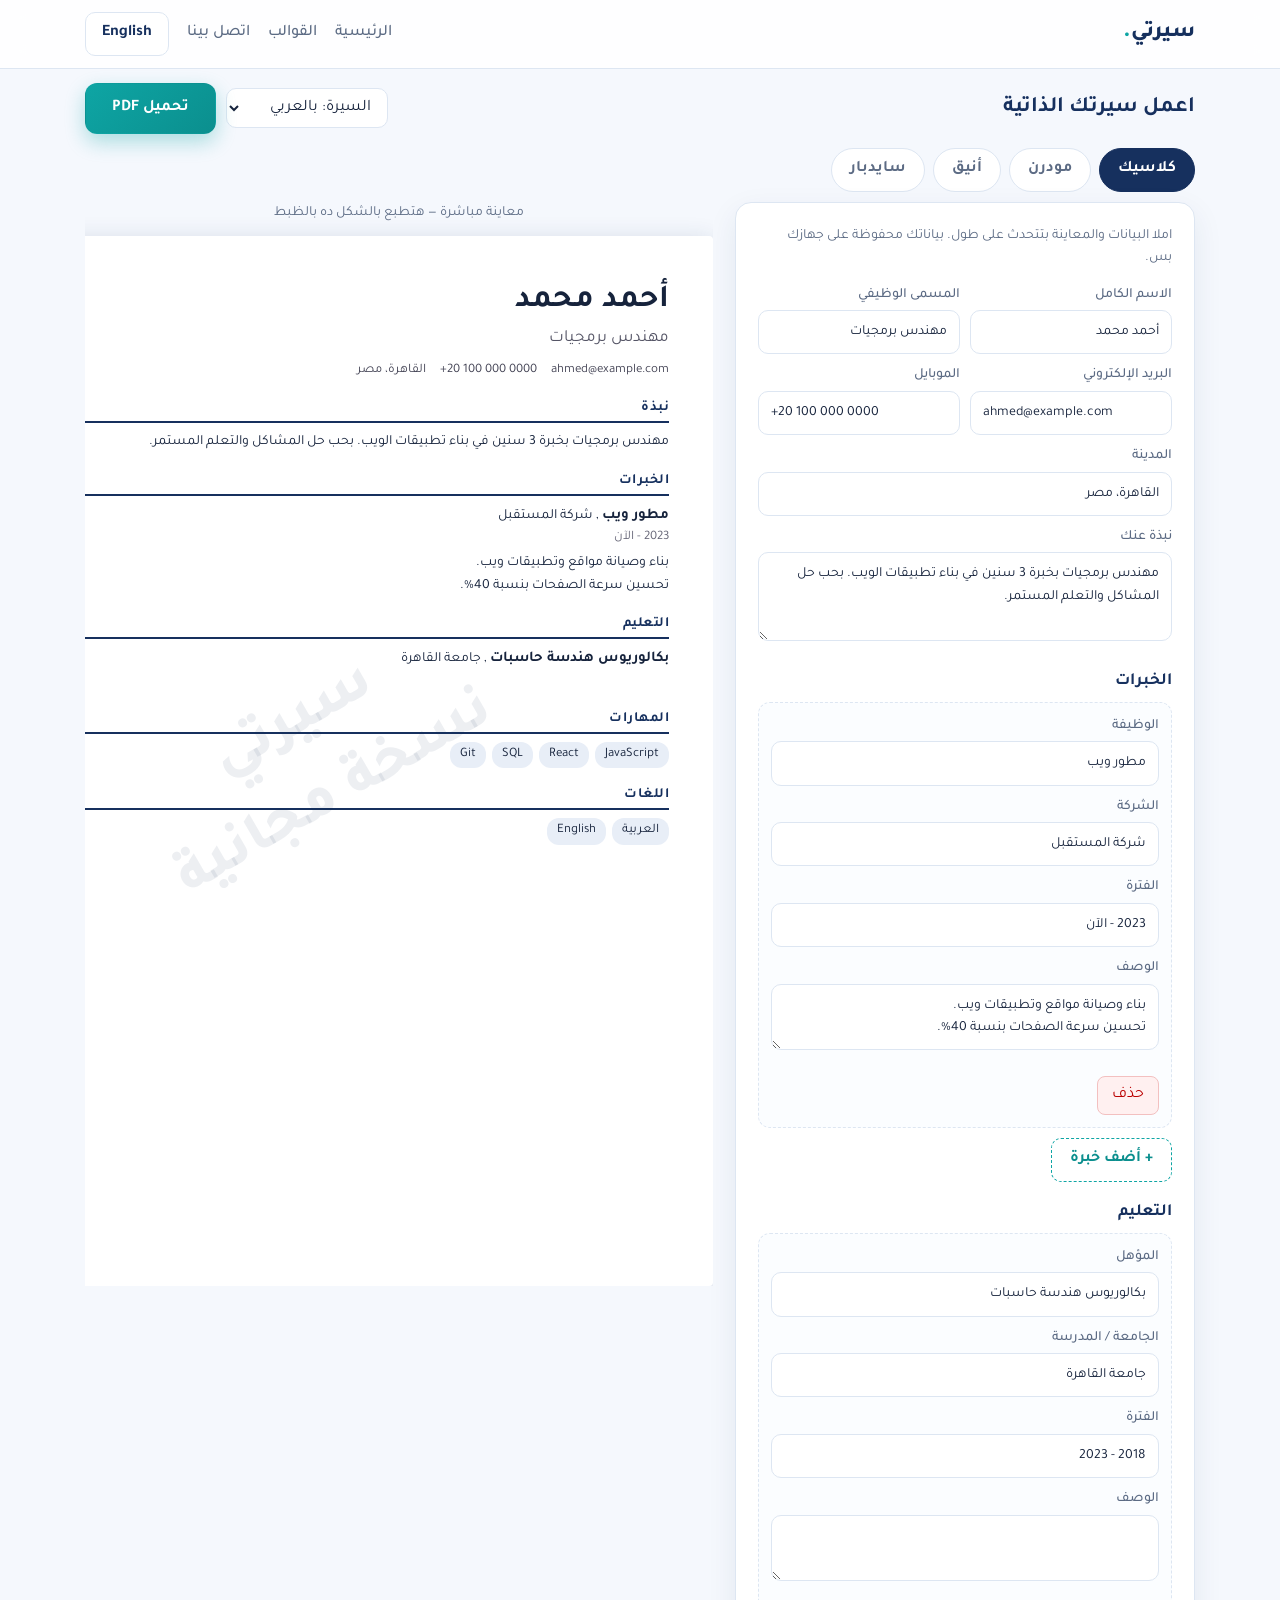
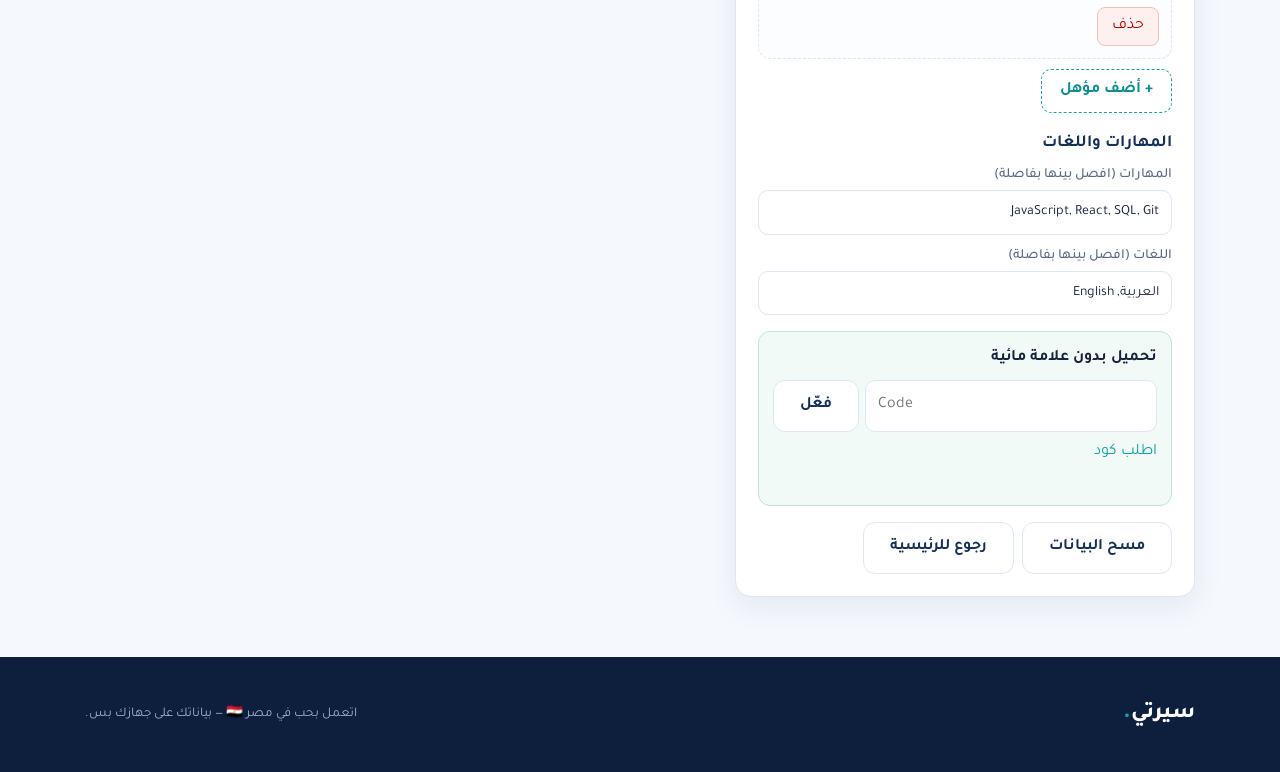
==== builder.html @ b4eec7e4 "Add files via upload" ====
<!DOCTYPE html>
<html lang="ar" dir="rtl">
<head>
<meta charset="utf-8">
<meta name="viewport" content="width=device-width,initial-scale=1">
<title>اعمل سيرتك | سيرتي</title>
<meta name="description" content="املا بياناتك وشوف سيرتك الذاتية بتتبني قدامك لحظة بلحظة، وحملها PDF.">
<link rel="preconnect" href="https://fonts.googleapis.com">
<link rel="preconnect" href="https://fonts.gstatic.com" crossorigin>
<link href="https://fonts.googleapis.com/css2?family=Tajawal:wght@400;500;700;800&display=swap" rel="stylesheet">
<link rel="stylesheet" href="style.css">
</head>
<body>
<nav class="nav">
  <div class="container">
    <a class="brand" href="index.html" data-t="brand">سيرتي</a>
    <div class="nav-links">
      <a href="index.html" data-t="navHome">الرئيسية</a>
      <a href="index.html#templates" data-t="navTemplates">القوالب</a>
      <a href="contact.html" data-t="navContact">اتصل بينا</a>
      <button class="lang-btn" id="uiToggle">English</button>
    </div>
  </div>
</nav>

<main class="container">
  <div class="builder-top">
    <h1 data-t="h1">اعمل سيرتك الذاتية</h1>
    <div class="spacer">
      <select id="cvlang" aria-label="cv language">
        <option value="ar" data-t="cvAr">السيرة: بالعربي</option>
        <option value="en" data-t="cvEn">السيرة: بالإنجليزي</option>
      </select>
      <button id="print" class="btn btn-primary" data-t="download">تحميل PDF</button>
    </div>
  </div>
  <div class="tpl-pills" id="tplPills"></div>

  <div class="layout">
    <section class="form">
      <p class="hint" data-t="hint">املا البيانات والمعاينة بتتحدث على طول. بياناتك محفوظة على جهازك بس.</p>
      <div class="grid">
        <label><span data-t="name">الاسم الكامل</span><input id="name"></label>
        <label><span data-t="title">المسمى الوظيفي</span><input id="title"></label>
        <label><span data-t="email">البريد الإلكتروني</span><input id="email" type="email" dir="ltr"></label>
        <label><span data-t="phone">الموبايل</span><input id="phone" dir="ltr"></label>
        <label class="full"><span data-t="city">المدينة</span><input id="city"></label>
      </div>
      <label><span data-t="summary">نبذة عنك</span><textarea id="summary" rows="3"></textarea></label>
      <h2 data-t="exp">الخبرات</h2><div id="expList"></div>
      <button class="add-btn" id="addExp" data-t="addExp">+ أضف خبرة</button>
      <h2 data-t="edu">التعليم</h2><div id="eduList"></div>
      <button class="add-btn" id="addEdu" data-t="addEdu">+ أضف مؤهل</button>
      <h2 data-t="skillsT">المهارات واللغات</h2>
      <label><span data-t="skills">المهارات (افصل بينها بفاصلة)</span><input id="skills"></label>
      <label><span data-t="langs">اللغات (افصل بينها بفاصلة)</span><input id="langs"></label>
      <div class="pro">
        <b data-t="proTitle">تحميل بدون علامة مائية</b>
        <div class="row"><input id="code" placeholder="Code" dir="ltr"><button id="unlock" class="btn btn-ghost" data-t="unlock">فعّل</button></div>
        <a id="buy" target="_blank" rel="noopener" data-t="buy">اطلب كود</a>
        <small id="proMsg"></small>
      </div>
      <div class="uilang">
        <button class="btn btn-ghost" id="reset" data-t="reset">مسح البيانات</button>
        <a class="btn btn-ghost" href="index.html" data-t="backHome">رجوع للرئيسية</a>
      </div>
    </section>
    <section class="preview-wrap">
      <div class="preview-bar"><span data-t="previewNote">معاينة مباشرة — هتطبع بالشكل ده بالظبط</span></div>
      <div id="cv" class="cv classic"></div>
    </section>
  </div>
</main>

<footer>
  <div class="container">
    <a class="brand" href="index.html" data-t="brand">سيرتي</a>
    <small data-t="footNote">اتعمل بحب في مصر 🇪🇬 — بياناتك على جهازك بس.</small>
  </div>
</footer>

<script src="config.js"></script>
<script src="builder.js"></script>
</body>
</html>
---- style.css ----
/* ===== سيرتي v2 ===== */
*{box-sizing:border-box}
:root{
  --bg:#f5f8fd; --card:#ffffff; --ink:#16233c; --muted:#5c6b84;
  --navy:#16305e; --teal:#0ea5a4; --teal-d:#0b8f8e;
  --line:#dde6f2; --shadow:0 10px 30px rgba(22,48,94,.08); --radius:16px;
}
html{scroll-behavior:smooth}
body{margin:0;font-family:"Tajawal","Segoe UI",Tahoma,Arial,sans-serif;background:var(--bg);color:var(--ink);line-height:1.6}
h1,h2,h3{line-height:1.35}
a{color:var(--teal);text-decoration:none}
.container{max-width:1150px;margin:0 auto;padding:0 20px}

/* ===== Buttons ===== */
.btn{display:inline-flex;align-items:center;justify-content:center;gap:8px;padding:12px 26px;border-radius:12px;border:1px solid transparent;font:inherit;font-weight:700;cursor:pointer;transition:transform .2s,box-shadow .2s,background .2s,border-color .2s;text-decoration:none;width:auto}
.btn:hover{transform:translateY(-2px)}
.btn:active{transform:translateY(0)}
.btn-primary{background:linear-gradient(135deg,var(--teal),var(--teal-d));color:#fff;box-shadow:0 8px 20px rgba(14,165,164,.32)}
.btn-primary:hover{box-shadow:0 12px 28px rgba(14,165,164,.45)}
.btn-ghost{background:#fff;color:var(--navy);border-color:var(--line)}
.btn-ghost:hover{border-color:var(--teal);color:var(--teal-d)}
.btn-light{background:rgba(255,255,255,.12);color:#fff;border-color:rgba(255,255,255,.28)}
.btn-light:hover{background:rgba(255,255,255,.22)}

/* ===== Nav ===== */
.nav{position:sticky;top:0;z-index:50;background:rgba(255,255,255,.86);backdrop-filter:blur(12px);-webkit-backdrop-filter:blur(12px);border-bottom:1px solid var(--line)}
.nav .container{display:flex;align-items:center;gap:16px;padding-top:12px;padding-bottom:12px;flex-wrap:wrap}
.brand{font-weight:800;font-size:22px;color:var(--navy)}
.brand::after{content:".";color:var(--teal)}
.nav-links{display:flex;gap:18px;margin-inline-start:auto;align-items:center;flex-wrap:wrap}
.nav-links a{color:var(--muted);font-weight:500;transition:color .2s}
.nav-links a:hover{color:var(--teal-d)}
.nav-links a.btn{color:#fff}
.lang-btn{border:1px solid var(--line);background:#fff;border-radius:10px;padding:8px 16px;font:inherit;font-weight:700;color:var(--navy);cursor:pointer;transition:.2s;width:auto}
.lang-btn:hover{border-color:var(--teal);color:var(--teal-d)}

/* ===== Hero ===== */
.hero{position:relative;overflow:hidden;background:linear-gradient(160deg,#0e2247 0%,#16305e 45%,#0f4c5c 100%);color:#fff;padding:90px 0 130px}
.hero .blob{position:absolute;border-radius:50%;filter:blur(90px);opacity:.4;animation:blobFloat 14s ease-in-out infinite alternate;pointer-events:none}
.blob.b1{width:420px;height:420px;background:#0ea5a4;top:-120px;inset-inline-start:-100px}
.blob.b2{width:360px;height:360px;background:#2563eb;bottom:-140px;inset-inline-end:-80px;animation-delay:-6s}
@keyframes blobFloat{from{transform:translate(0,0) scale(1)}to{transform:translate(50px,40px) scale(1.15)}}
.hero .container{position:relative;z-index:1;text-align:center}
.badge{display:inline-block;background:rgba(255,255,255,.12);border:1px solid rgba(255,255,255,.25);border-radius:999px;padding:6px 18px;font-size:14px;margin-bottom:22px;animation:fadeDown .8s ease both}
.hero h1{font-size:clamp(30px,5vw,52px);margin:0 0 14px;font-weight:800;animation:fadeUp .8s .15s ease both}
.hero h1 .grad{background:linear-gradient(90deg,#5eead4,#93c5fd);-webkit-background-clip:text;background-clip:text;color:transparent}
.hero p{font-size:clamp(16px,2vw,20px);color:#c9d6ee;max-width:640px;margin:0 auto 32px;animation:fadeUp .8s .3s ease both}
.hero-cta{display:flex;gap:14px;justify-content:center;flex-wrap:wrap;animation:fadeUp .8s .45s ease both}
.stats{display:flex;gap:40px;justify-content:center;margin-top:56px;flex-wrap:wrap;animation:fadeUp .8s .6s ease both}
.stat{text-align:center}
.stat b{display:block;font-size:32px;font-weight:800;color:#5eead4}
.stat span{font-size:14px;color:#c9d6ee}
@keyframes fadeUp{from{opacity:0;transform:translateY(24px)}to{opacity:1;transform:none}}
@keyframes fadeDown{from{opacity:0;transform:translateY(-18px)}to{opacity:1;transform:none}}

/* ===== Reveal on scroll ===== */
.reveal{opacity:0;transform:translateY(30px);transition:opacity .7s ease,transform .7s ease}
.reveal.in{opacity:1;transform:none}

/* ===== Sections ===== */
.section{padding:80px 0}
.section.alt{background:#fff}
.sec-head{text-align:center;max-width:620px;margin:0 auto 48px}
.sec-head h2{font-size:clamp(24px,3.4vw,36px);margin:0 0 10px;color:var(--navy)}
.sec-head p{color:var(--muted);margin:0;font-size:17px}

/* ===== Features ===== */
.feat-grid{display:grid;grid-template-columns:repeat(auto-fit,minmax(230px,1fr));gap:20px}
.feat{background:var(--card);border:1px solid var(--line);border-radius:var(--radius);padding:26px 22px;box-shadow:var(--shadow);transition:transform .25s,box-shadow .25s}
.feat:hover{transform:translateY(-6px);box-shadow:0 18px 40px rgba(22,48,94,.13)}
.feat .ico{width:48px;height:48px;border-radius:12px;background:linear-gradient(135deg,#0ea5a41c,#2563eb1c);display:flex;align-items:center;justify-content:center;font-size:24px;margin-bottom:14px}
.feat h3{margin:0 0 6px;font-size:18px;color:var(--navy)}
.feat p{margin:0;color:var(--muted);font-size:15px}

/* ===== Template gallery ===== */
.tpl-grid{display:grid;grid-template-columns:repeat(auto-fit,minmax(240px,1fr));gap:26px}
.tpl-card{background:var(--card);border:1px solid var(--line);border-radius:var(--radius);overflow:hidden;box-shadow:var(--shadow);transition:transform .3s,box-shadow .3s}
.tpl-card:hover{transform:translateY(-8px) scale(1.01);box-shadow:0 24px 48px rgba(22,48,94,.16)}
.tpl-thumb{height:300px;overflow:hidden;background:#eef3fa;position:relative;border-bottom:1px solid var(--line)}
.tpl-thumb .cv{transform:scale(.32);transform-origin:top left;width:794px;margin:0;box-shadow:none;pointer-events:none}
[dir="rtl"] .tpl-thumb .cv{transform-origin:top right}
.tpl-info{padding:18px 20px;display:flex;align-items:center;justify-content:space-between;gap:10px}
.tpl-info b{font-size:17px;color:var(--navy)}
.tpl-info .btn{padding:8px 18px;font-size:14px}

/* ===== Steps ===== */
.steps{display:grid;grid-template-columns:repeat(auto-fit,minmax(240px,1fr));gap:20px;counter-reset:step}
.step{background:var(--card);border:1px solid var(--line);border-radius:var(--radius);padding:26px 22px;box-shadow:var(--shadow);position:relative}
.step::before{counter-increment:step;content:counter(step);display:flex;align-items:center;justify-content:center;width:40px;height:40px;border-radius:50%;background:linear-gradient(135deg,var(--teal),#2563eb);color:#fff;font-weight:800;font-size:18px;margin-bottom:14px}
.step h3{margin:0 0 6px;font-size:17px;color:var(--navy)}
.step p{margin:0;color:var(--muted);font-size:15px}

/* ===== CTA band ===== */
.cta-band{background:linear-gradient(135deg,#16305e,#0f4c5c);border-radius:24px;color:#fff;text-align:center;padding:56px 30px;position:relative;overflow:hidden}
.cta-band h2{margin:0 0 10px;font-size:clamp(22px,3vw,32px)}
.cta-band p{color:#c9d6ee;margin:0 0 26px}

/* ===== Footer ===== */
footer{background:#0e1e3d;color:#9fb2d4;padding:40px 0;margin-top:0}
footer .container{display:flex;justify-content:space-between;gap:16px;flex-wrap:wrap;align-items:center}
footer a{color:#c9d6ee}
footer .brand{color:#fff}

/* ===== Builder page ===== */
.builder-top{display:flex;align-items:center;gap:12px;flex-wrap:wrap;padding:14px 0}
.builder-top h1{font-size:22px;margin:0;color:var(--navy)}
.builder-top .spacer{margin-inline-start:auto;display:flex;gap:10px;align-items:center;flex-wrap:wrap}
.tpl-pills{display:flex;gap:8px;flex-wrap:wrap}
.tpl-pills button{border:1px solid var(--line);background:#fff;border-radius:999px;padding:8px 18px;font:inherit;font-weight:700;color:var(--muted);cursor:pointer;transition:.2s;width:auto}
.tpl-pills button.on{background:var(--navy);border-color:var(--navy);color:#fff}
select,input,textarea{font:inherit;padding:10px 12px;border:1px solid var(--line);border-radius:10px;background:#fff;width:100%;color:var(--ink);transition:border-color .2s,box-shadow .2s}
select:focus,input:focus,textarea:focus{outline:none;border-color:var(--teal);box-shadow:0 0 0 3px rgba(14,165,164,.15)}
.builder-top select,.builder-top button{width:auto}
.layout{display:grid;grid-template-columns:minmax(330px,460px) 1fr;gap:22px;padding:10px 0 60px;align-items:start}
.form{background:var(--card);padding:22px;border-radius:var(--radius);box-shadow:var(--shadow);border:1px solid var(--line)}
.form h2{font-size:17px;margin:20px 0 8px;color:var(--navy)}
.hint{color:var(--muted);margin:0 0 14px;font-size:14px}
label{display:block;margin-bottom:10px;font-size:14px}
label span{display:block;margin-bottom:4px;color:var(--muted);font-weight:500}
.grid{display:grid;grid-template-columns:1fr 1fr;gap:0 10px}
.full{grid-column:1/-1}
.item{border:1px dashed var(--line);border-radius:12px;padding:12px;margin-bottom:10px;background:#fbfdff}
.item .rm{background:#fff0f0;border:1px solid #f3c0c0;color:#b00;border-radius:8px;padding:6px 14px;margin-top:6px;cursor:pointer;font:inherit;width:auto}
.add-btn{background:#fff;border:1px dashed var(--teal);color:var(--teal-d);border-radius:10px;padding:8px 18px;cursor:pointer;font:inherit;font-weight:700;transition:.2s;width:auto}
.add-btn:hover{background:#0ea5a412}
.pro{background:#f2faf8;border:1px solid #bfe5d3;border-radius:12px;padding:14px;margin-top:16px;display:grid;gap:8px}
.pro .row{display:flex;gap:6px}
.pro small{min-height:18px}
.uilang{margin-top:16px;display:flex;gap:8px;flex-wrap:wrap}
.preview-wrap{overflow:auto;position:sticky;top:76px}
.preview-bar{display:flex;gap:10px;align-items:center;justify-content:center;margin-bottom:12px;color:var(--muted);font-size:14px;flex-wrap:wrap}
#cv{transition:opacity .18s ease}
#cv.flick{opacity:.35}

/* ===== CV paper ===== */
.cv{background:#fff;width:794px;min-height:1050px;margin:0 auto;padding:44px;box-shadow:0 4px 24px rgba(22,48,94,.16);position:relative;overflow:hidden;transform-origin:top center;border-radius:4px}
.cv h1{margin:0;font-size:32px}
.cv .ttl{font-size:17px;color:#556;margin:2px 0 8px}
.cv .contact{font-size:13px;color:#445;display:flex;gap:14px;flex-wrap:wrap;margin-bottom:14px}
.cv h3{font-size:14px;letter-spacing:.5px;text-transform:uppercase;border-bottom:2px solid var(--navy);padding-bottom:3px;margin:18px 0 8px;color:var(--navy)}
.cv .entry{margin-bottom:10px;font-size:14px}
.cv .entry b{font-size:15px}
.cv .meta{color:#667;font-size:13px}
.cv p{margin:4px 0;font-size:14px;line-height:1.6;white-space:pre-line}
.tags{display:flex;flex-wrap:wrap;gap:6px}
.tags span{background:#e8eef7;border-radius:12px;padding:3px 10px;font-size:13px}
.cv p,.cv .ttl,.cv h1,.cv .meta,.cv .entry,.cv .contact span{unicode-bidi:plaintext}
.wm{position:absolute;inset:0;display:flex;align-items:center;justify-content:center;pointer-events:none;font-size:60px;font-weight:800;color:#16305e14;transform:rotate(-30deg);text-align:center;line-height:1.4;z-index:5}

/* modern */
.cv.modern{padding:0}
.cv.modern .head{background:var(--navy);color:#fff;padding:36px 44px}
.cv.modern .head .ttl,.cv.modern .head .contact{color:#cfe0f5}
.cv.modern .body{padding:10px 44px 44px}
.cv.modern h3{border-bottom:none;border-inline-start:4px solid var(--teal);padding:0 8px}

/* elegant */
.cv.elegant{font-family:Georgia,"Times New Roman",serif;text-align:center}
.cv.elegant h1{font-weight:600;letter-spacing:1px}
.cv.elegant .ttl{color:#8a6d3b;font-style:italic}
.cv.elegant .contact{justify-content:center}
.cv.elegant h3{border:none;color:#8a6d3b;letter-spacing:3px;display:flex;align-items:center;gap:12px}
.cv.elegant h3::before,.cv.elegant h3::after{content:"";flex:1;border-top:1px solid #d8c9a3}
.cv.elegant .tags{justify-content:center}
.cv.elegant .tags span{background:#f4ecdd}

/* sidebar */
.cv.sidebar{display:grid;grid-template-columns:270px 1fr;padding:0;min-height:1050px}
.cv.sidebar .side{background:#16305e;color:#dbe7fb;padding:36px 26px}
.cv.sidebar .side h1{font-size:26px;color:#fff}
.cv.sidebar .side .ttl{color:#5eead4;margin-bottom:18px}
.cv.sidebar .side h3{color:#fff;border-color:#3b5b93}
.cv.sidebar .side .contact{flex-direction:column;gap:8px;color:#dbe7fb}
.cv.sidebar .side .tags span{background:#24447c;color:#dbe7fb}
.cv.sidebar .main{padding:36px 34px}
.cv.sidebar h3{font-size:13px}

/* ===== Contact page ===== */
.contact-grid{display:grid;grid-template-columns:1fr 1fr;gap:26px;align-items:start}
.contact-card{background:var(--card);border:1px solid var(--line);border-radius:var(--radius);padding:26px;box-shadow:var(--shadow)}
.contact-card h2{margin-top:0;color:var(--navy)}
.contact-card .btn{width:100%}
.contact-info div{padding:12px 0;border-bottom:1px solid var(--line);display:flex;gap:12px;align-items:center}
.contact-info div:last-child{border-bottom:none}
.contact-info .ico{font-size:22px}

@media(max-width:900px){
  .layout{grid-template-columns:1fr}
  .preview-wrap{position:static}
  .cv{zoom:.44}
  .contact-grid{grid-template-columns:1fr}
  .hero{padding:60px 0 90px}
}
@media print{
  body{background:#fff}
  .nav,.form,.builder-top,.tpl-pills,.preview-bar,footer,.no-print{display:none!important}
  .layout{display:block;padding:0}
  .preview-wrap{position:static;overflow:visible}
  .cv{box-shadow:none;zoom:1!important;width:auto;border-radius:0;-webkit-print-color-adjust:exact;print-color-adjust:exact}
  @page{margin:0}
}
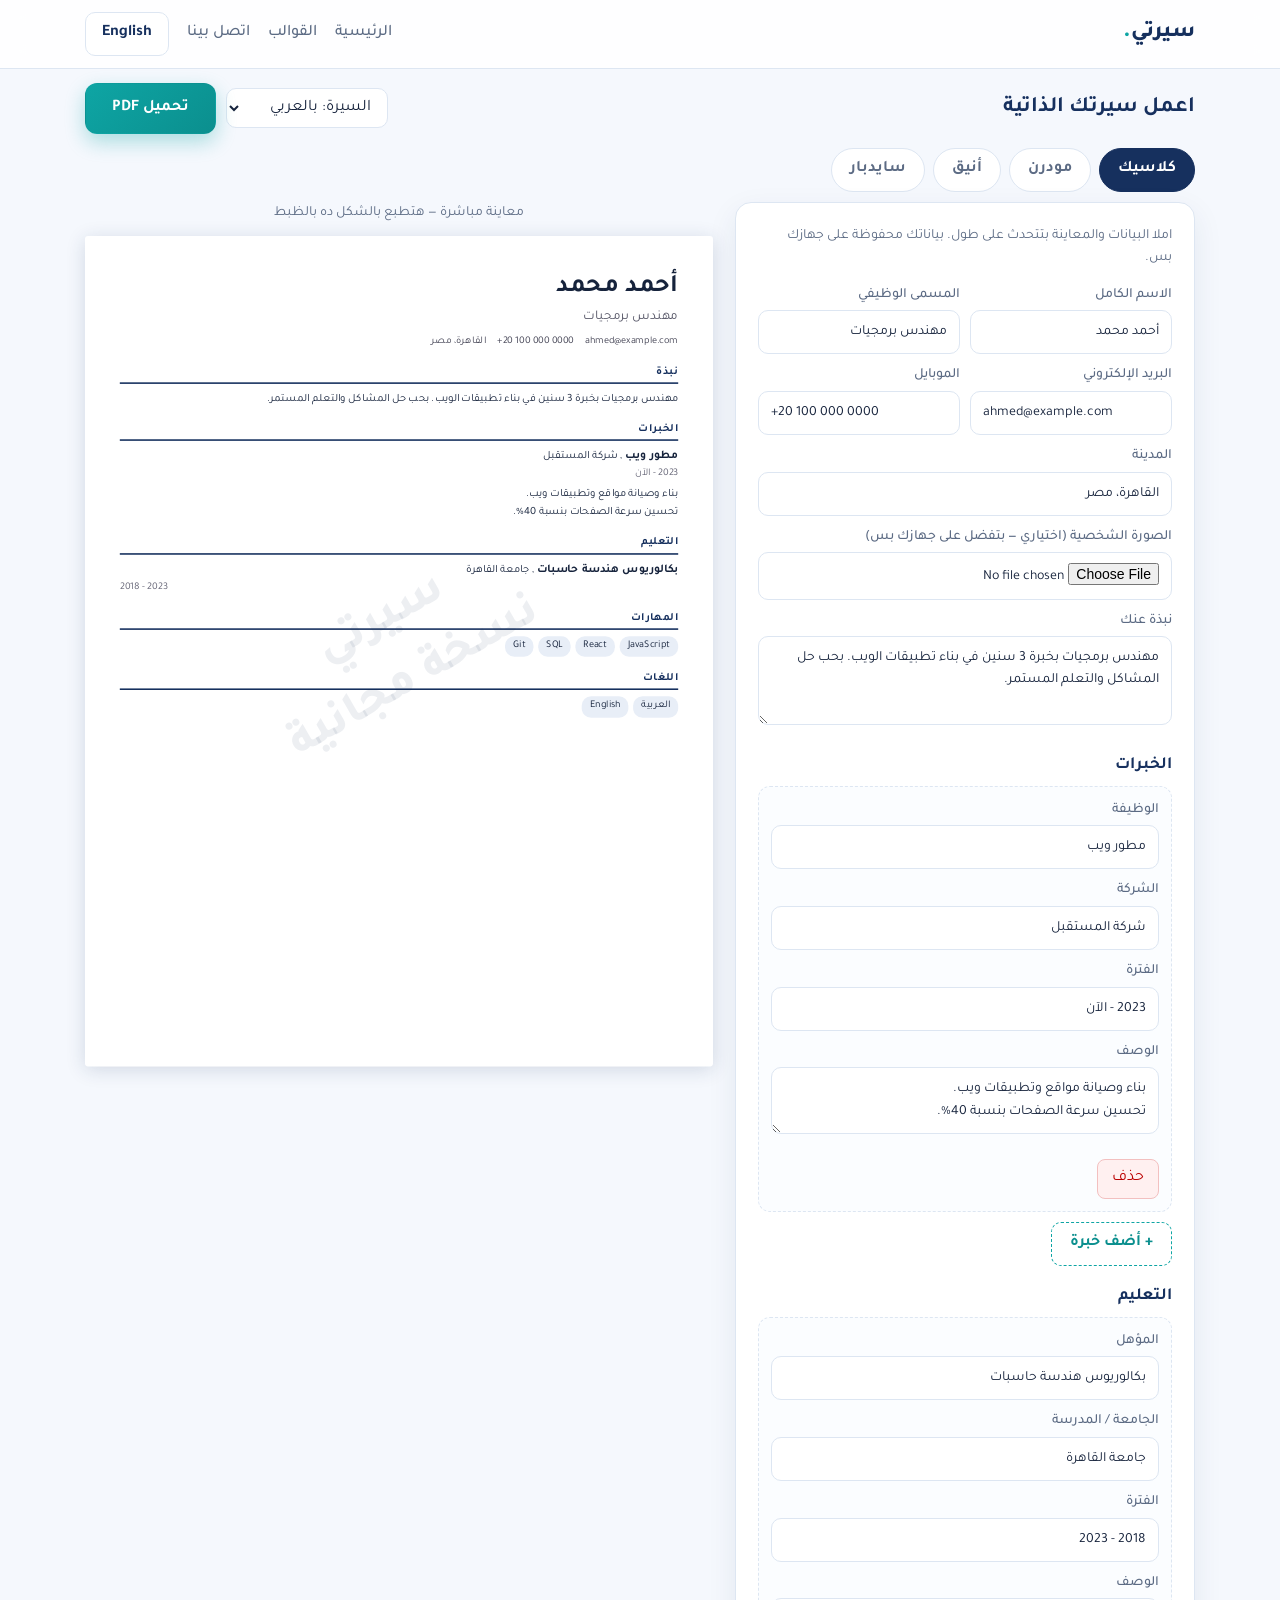
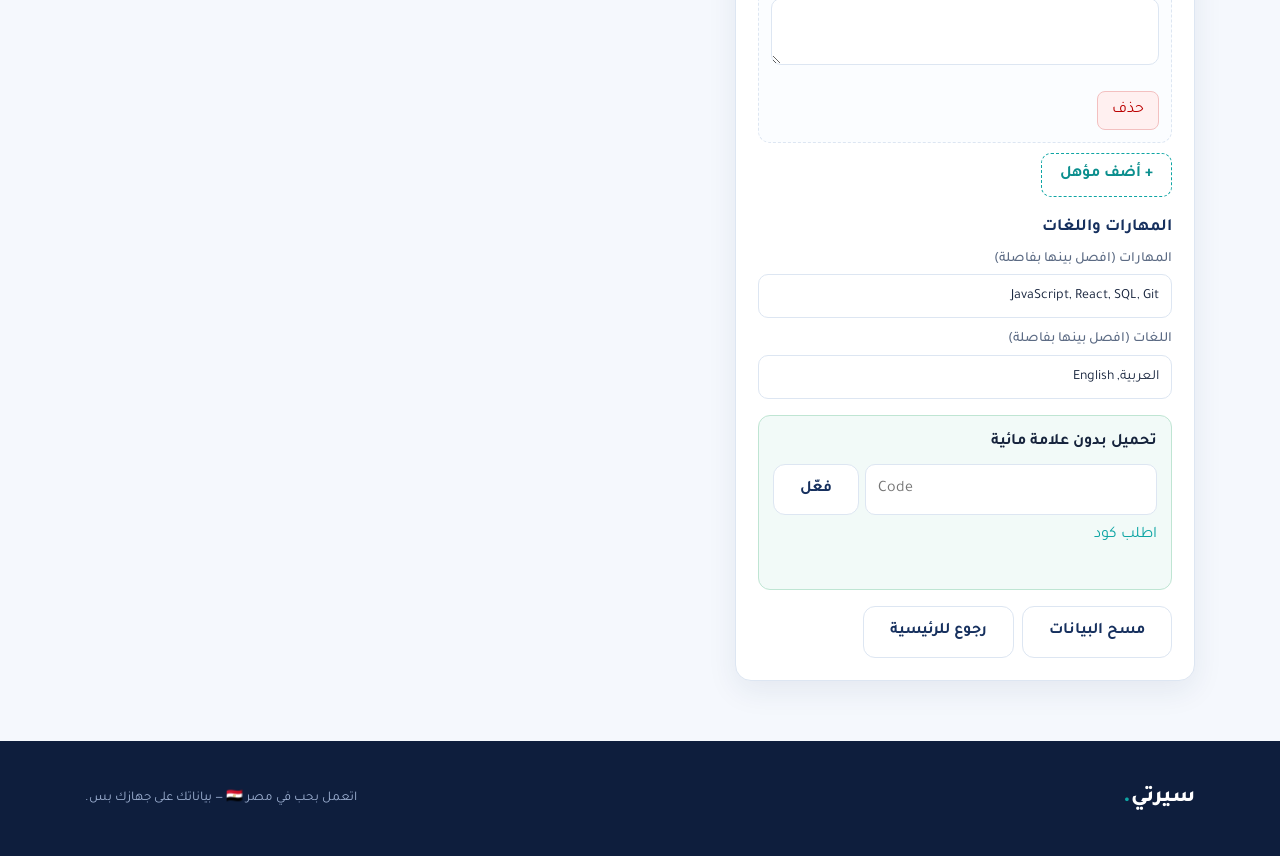
==== commit d2998ba1: "Add files via upload" ====
--- a/builder.html
+++ b/builder.html
@@ -46,6 +46,10 @@
         <label><span data-t="phone">الموبايل</span><input id="phone" dir="ltr"></label>
         <label class="full"><span data-t="city">المدينة</span><input id="city"></label>
       </div>
+      <div class="photo-row">
+        <label class="full" style="flex:1"><span data-t="photo">الصورة الشخصية (اختياري — بتفضل على جهازك بس)</span><input id="photo" type="file" accept="image/*"></label>
+        <button class="rm" id="rmPhoto" style="display:none" data-t="rmPhoto">حذف الصورة</button>
+      </div>
       <label><span data-t="summary">نبذة عنك</span><textarea id="summary" rows="3"></textarea></label>
       <h2 data-t="exp">الخبرات</h2><div id="expList"></div>
       <button class="add-btn" id="addExp" data-t="addExp">+ أضف خبرة</button>
@@ -67,7 +71,7 @@
     </section>
     <section class="preview-wrap">
       <div class="preview-bar"><span data-t="previewNote">معاينة مباشرة — هتطبع بالشكل ده بالظبط</span></div>
-      <div id="cv" class="cv classic"></div>
+      <div class="preview-stage" id="stage"><div id="cv" class="cv classic"></div></div>
     </section>
   </div>
 </main>
--- a/style.css
+++ b/style.css
@@ -83,6 +83,20 @@
 .tpl-info b{font-size:17px;color:var(--navy)}
 .tpl-info .btn{padding:8px 18px;font-size:14px}
 
+/* ===== Sample CVs ===== */
+.samples-grid{display:grid;grid-template-columns:repeat(auto-fit,minmax(260px,1fr));gap:26px}
+.sample-card{background:var(--card);border:1px solid var(--line);border-radius:var(--radius);overflow:hidden;box-shadow:var(--shadow);transition:transform .3s,box-shadow .3s}
+.sample-card:hover{transform:translateY(-8px);box-shadow:0 24px 48px rgba(22,48,94,.16)}
+.sample-card .tpl-thumb{height:340px}
+.sample-person{display:flex;align-items:center;gap:12px;padding:16px 20px}
+.sample-person .avatar{width:46px;height:46px;border-radius:50%;display:flex;align-items:center;justify-content:center;color:#fff;font-weight:800;font-size:18px;flex-shrink:0}
+.sample-person .avatar.a1{background:linear-gradient(135deg,#0ea5a4,#2563eb)}
+.sample-person .avatar.a2{background:linear-gradient(135deg,#8b5cf6,#ec4899)}
+.sample-person .avatar.a3{background:linear-gradient(135deg,#f59e0b,#ef4444)}
+.sample-person b{display:block;color:var(--navy);font-size:16px}
+.sample-person small{color:var(--muted)}
+.sample-person .chip{margin-inline-start:auto;background:#0ea5a416;color:var(--teal-d);font-size:12px;font-weight:700;border-radius:999px;padding:4px 12px;white-space:nowrap}
+
 /* ===== Steps ===== */
 .steps{display:grid;grid-template-columns:repeat(auto-fit,minmax(240px,1fr));gap:20px;counter-reset:step}
 .step{background:var(--card);border:1px solid var(--line);border-radius:var(--radius);padding:26px 22px;box-shadow:var(--shadow);position:relative}
@@ -111,7 +125,7 @@
 select,input,textarea{font:inherit;padding:10px 12px;border:1px solid var(--line);border-radius:10px;background:#fff;width:100%;color:var(--ink);transition:border-color .2s,box-shadow .2s}
 select:focus,input:focus,textarea:focus{outline:none;border-color:var(--teal);box-shadow:0 0 0 3px rgba(14,165,164,.15)}
 .builder-top select,.builder-top button{width:auto}
-.layout{display:grid;grid-template-columns:minmax(330px,460px) 1fr;gap:22px;padding:10px 0 60px;align-items:start}
+.layout{display:grid;grid-template-columns:minmax(330px,460px) minmax(0,1fr);gap:22px;padding:10px 0 60px;align-items:start}
 .form{background:var(--card);padding:22px;border-radius:var(--radius);box-shadow:var(--shadow);border:1px solid var(--line)}
 .form h2{font-size:17px;margin:20px 0 8px;color:var(--navy)}
 .hint{color:var(--muted);margin:0 0 14px;font-size:14px}
@@ -127,7 +141,9 @@
 .pro .row{display:flex;gap:6px}
 .pro small{min-height:18px}
 .uilang{margin-top:16px;display:flex;gap:8px;flex-wrap:wrap}
-.preview-wrap{overflow:auto;position:sticky;top:76px}
+.preview-wrap{overflow:visible;position:sticky;top:76px}
+.preview-stage{position:relative;margin:0 auto}
+.preview-stage .cv{position:absolute;top:0;left:0;margin:0;transform-origin:top left}
 .preview-bar{display:flex;gap:10px;align-items:center;justify-content:center;margin-bottom:12px;color:var(--muted);font-size:14px;flex-wrap:wrap}
 #cv{transition:opacity .18s ease}
 #cv.flick{opacity:.35}
@@ -147,15 +163,23 @@
 .cv p,.cv .ttl,.cv h1,.cv .meta,.cv .entry,.cv .contact span{unicode-bidi:plaintext}
 .wm{position:absolute;inset:0;display:flex;align-items:center;justify-content:center;pointer-events:none;font-size:60px;font-weight:800;color:#16305e14;transform:rotate(-30deg);text-align:center;line-height:1.4;z-index:5}
 
+/* photo */
+.photo-row{display:flex;gap:10px;align-items:flex-end}
+.cv .ph{width:96px;height:96px;border-radius:50%;object-fit:cover;border:3px solid rgba(255,255,255,.7);flex-shrink:0}
+.cv .ph.ini{display:flex;align-items:center;justify-content:center;background:rgba(255,255,255,.18);color:#fff;font-weight:800;font-size:34px;border-color:rgba(255,255,255,.35)}
+
 /* modern */
 .cv.modern{padding:0}
-.cv.modern .head{background:var(--navy);color:#fff;padding:36px 44px}
+.cv.modern .head{background:var(--navy);color:#fff;padding:36px 44px;display:flex;gap:22px;align-items:center}
+.cv.modern .head .htxt{flex:1;min-width:0}
 .cv.modern .head .ttl,.cv.modern .head .contact{color:#cfe0f5}
 .cv.modern .body{padding:10px 44px 44px}
 .cv.modern h3{border-bottom:none;border-inline-start:4px solid var(--teal);padding:0 8px}
 
 /* elegant */
 .cv.elegant{font-family:Georgia,"Times New Roman",serif;text-align:center}
+.cv.elegant .ph{width:84px;height:84px;margin:0 auto 12px;border-color:#d8c9a3;display:block}
+.cv.elegant .ph.ini{background:#f4ecdd;color:#8a6d3b;display:flex}
 .cv.elegant h1{font-weight:600;letter-spacing:1px}
 .cv.elegant .ttl{color:#8a6d3b;font-style:italic}
 .cv.elegant .contact{justify-content:center}
@@ -167,6 +191,7 @@
 /* sidebar */
 .cv.sidebar{display:grid;grid-template-columns:270px 1fr;padding:0;min-height:1050px}
 .cv.sidebar .side{background:#16305e;color:#dbe7fb;padding:36px 26px}
+.cv.sidebar .side .ph{margin-bottom:16px}
 .cv.sidebar .side h1{font-size:26px;color:#fff}
 .cv.sidebar .side .ttl{color:#5eead4;margin-bottom:18px}
 .cv.sidebar .side h3{color:#fff;border-color:#3b5b93}
@@ -185,9 +210,8 @@
 .contact-info .ico{font-size:22px}
 
 @media(max-width:900px){
-  .layout{grid-template-columns:1fr}
+  .layout{grid-template-columns:minmax(0,1fr)}
   .preview-wrap{position:static}
-  .cv{zoom:.44}
   .contact-grid{grid-template-columns:1fr}
   .hero{padding:60px 0 90px}
 }
@@ -196,6 +220,8 @@
   .nav,.form,.builder-top,.tpl-pills,.preview-bar,footer,.no-print{display:none!important}
   .layout{display:block;padding:0}
   .preview-wrap{position:static;overflow:visible}
-  .cv{box-shadow:none;zoom:1!important;width:auto;border-radius:0;-webkit-print-color-adjust:exact;print-color-adjust:exact}
+  .preview-stage{height:auto!important;width:auto!important}
+  .preview-stage .cv{position:static}
+  .cv{box-shadow:none;transform:none!important;width:auto;border-radius:0;-webkit-print-color-adjust:exact;print-color-adjust:exact}
   @page{margin:0}
 }
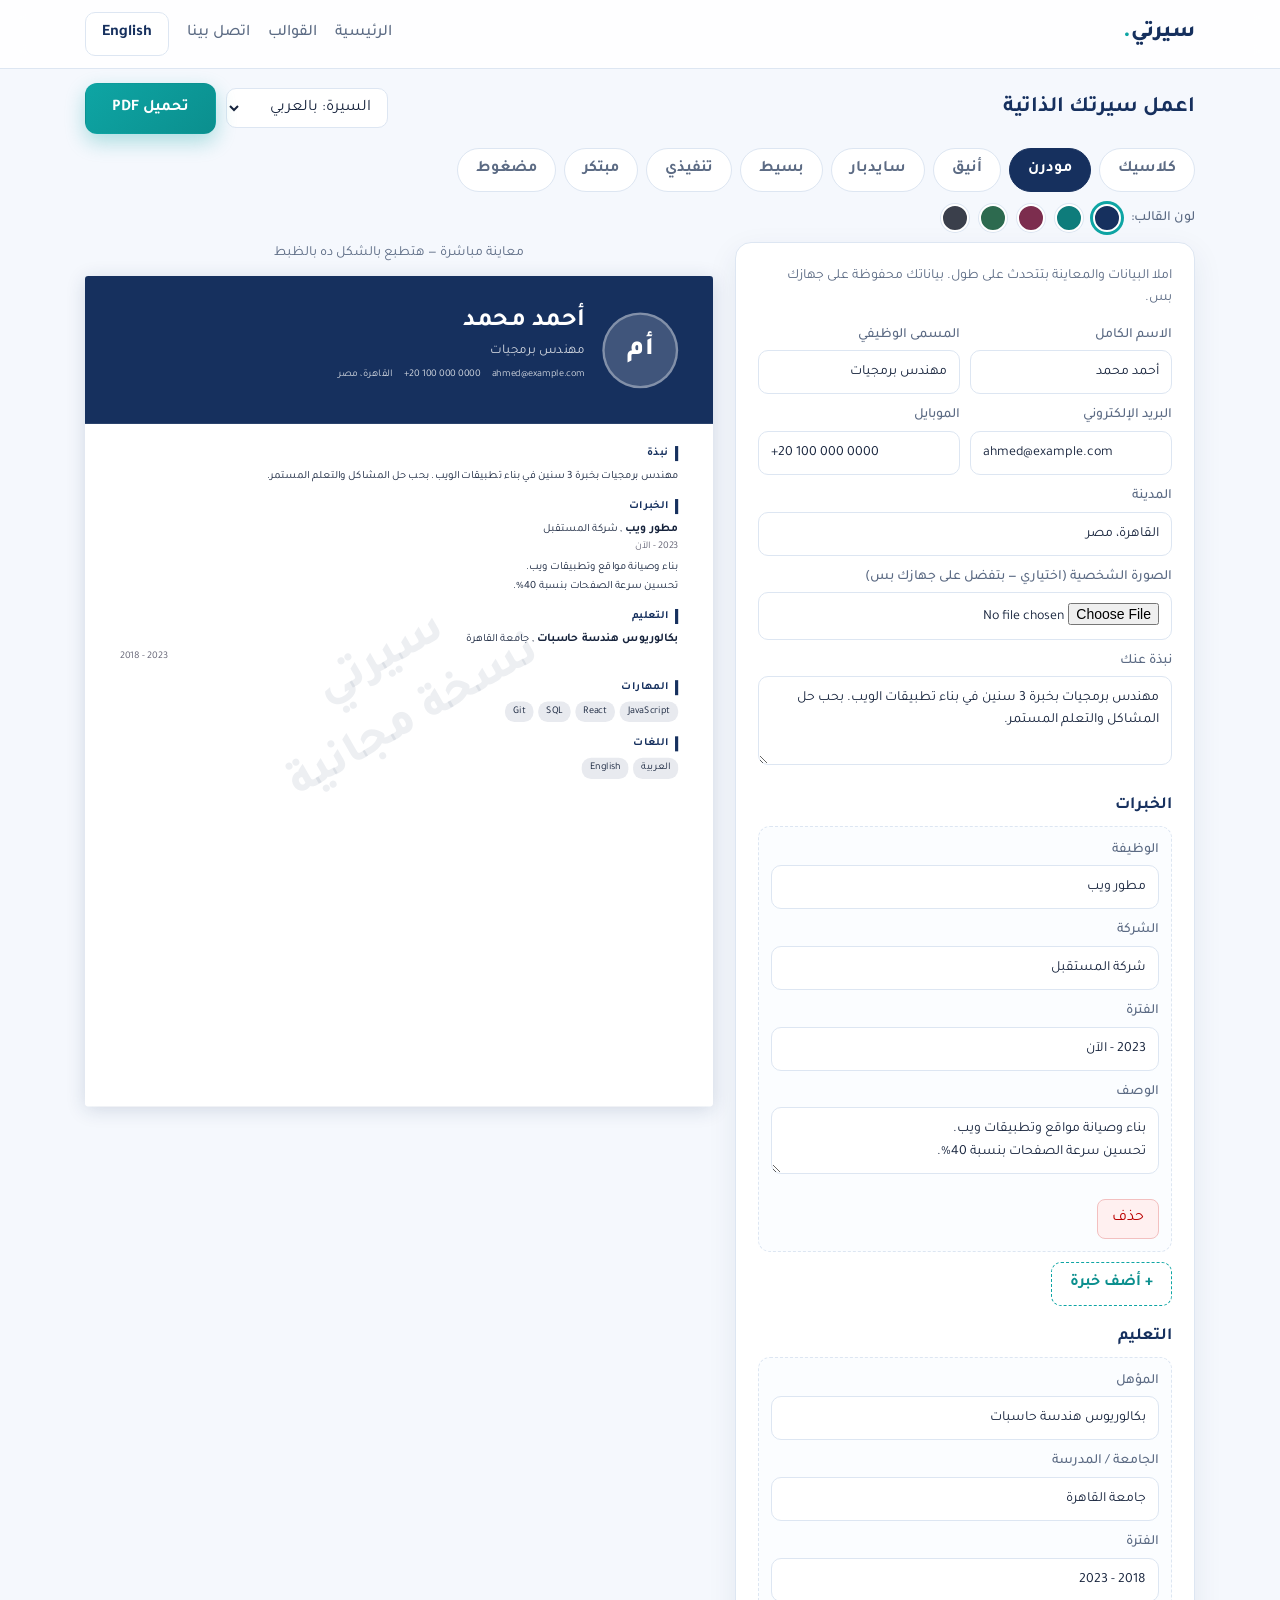
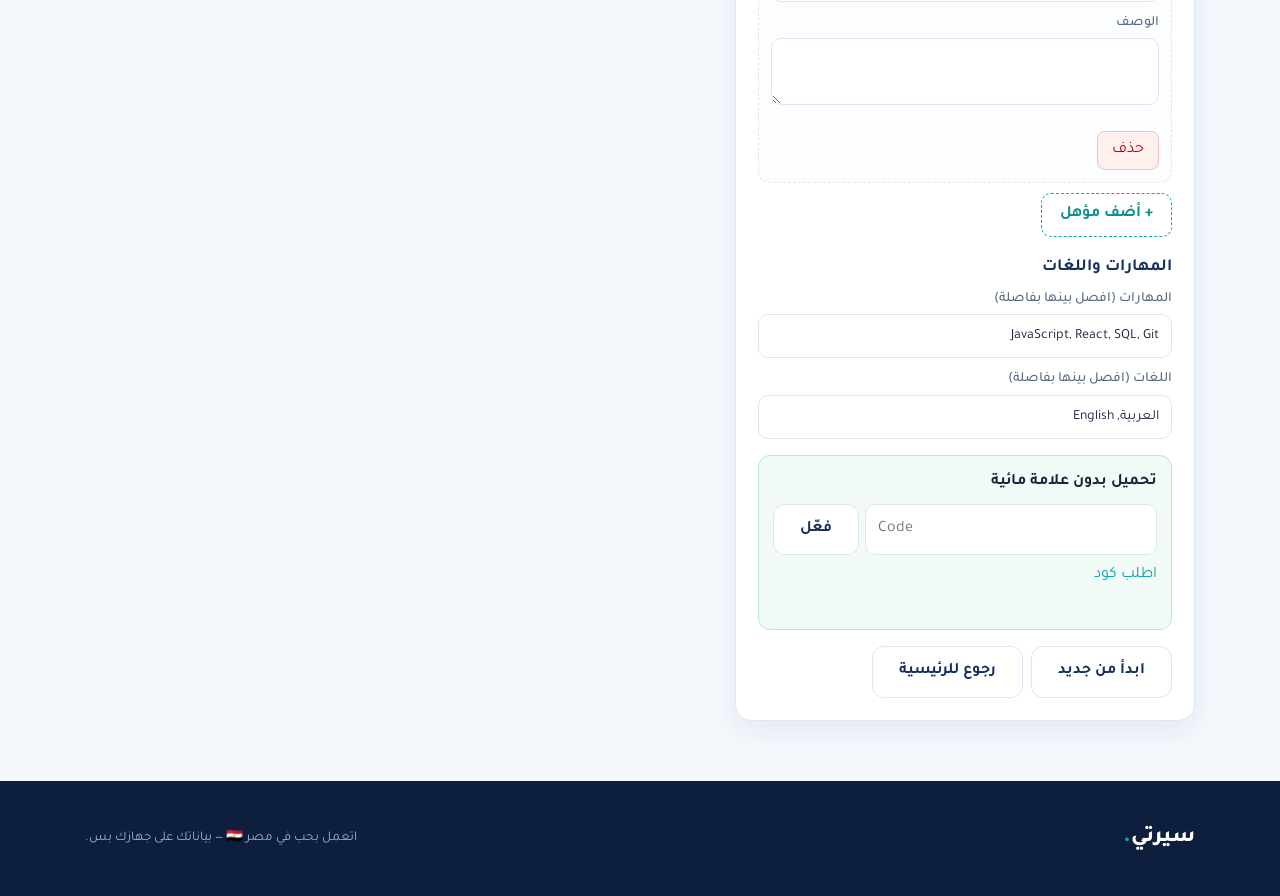
==== commit 5eb74edb: "Add files via upload" ====
--- a/builder.html
+++ b/builder.html
@@ -35,6 +35,7 @@
     </div>
   </div>
   <div class="tpl-pills" id="tplPills"></div>
+  <div class="theme-row" id="themeRow"></div>
 
   <div class="layout">
     <section class="form">
--- a/style.css
+++ b/style.css
@@ -149,17 +149,18 @@
 #cv.flick{opacity:.35}
 
 /* ===== CV paper ===== */
-.cv{background:#fff;width:794px;min-height:1050px;margin:0 auto;padding:44px;box-shadow:0 4px 24px rgba(22,48,94,.16);position:relative;overflow:hidden;transform-origin:top center;border-radius:4px}
+.cv{--cv-acc:#16305e;background:#fff;width:794px;min-height:1050px;margin:0 auto;padding:44px;box-shadow:0 4px 24px rgba(22,48,94,.16);position:relative;overflow:hidden;transform-origin:top center;border-radius:4px}
 .cv h1{margin:0;font-size:32px}
 .cv .ttl{font-size:17px;color:#556;margin:2px 0 8px}
 .cv .contact{font-size:13px;color:#445;display:flex;gap:14px;flex-wrap:wrap;margin-bottom:14px}
-.cv h3{font-size:14px;letter-spacing:.5px;text-transform:uppercase;border-bottom:2px solid var(--navy);padding-bottom:3px;margin:18px 0 8px;color:var(--navy)}
+.cv h3{font-size:14px;letter-spacing:.5px;text-transform:uppercase;border-bottom:2px solid var(--cv-acc);padding-bottom:3px;margin:18px 0 8px;color:var(--cv-acc)}
 .cv .entry{margin-bottom:10px;font-size:14px}
 .cv .entry b{font-size:15px}
 .cv .meta{color:#667;font-size:13px}
 .cv p{margin:4px 0;font-size:14px;line-height:1.6;white-space:pre-line}
 .tags{display:flex;flex-wrap:wrap;gap:6px}
-.tags span{background:#e8eef7;border-radius:12px;padding:3px 10px;font-size:13px}
+.tags span{background:color-mix(in srgb,var(--cv-acc) 10%,#fff);border-radius:12px;padding:3px 10px;font-size:13px}
+.cv .htxt{flex:1;min-width:0}
 .cv p,.cv .ttl,.cv h1,.cv .meta,.cv .entry,.cv .contact span{unicode-bidi:plaintext}
 .wm{position:absolute;inset:0;display:flex;align-items:center;justify-content:center;pointer-events:none;font-size:60px;font-weight:800;color:#16305e14;transform:rotate(-30deg);text-align:center;line-height:1.4;z-index:5}
 
@@ -170,33 +171,33 @@
 
 /* modern */
 .cv.modern{padding:0}
-.cv.modern .head{background:var(--navy);color:#fff;padding:36px 44px;display:flex;gap:22px;align-items:center}
+.cv.modern .head{background:var(--cv-acc);color:#fff;padding:36px 44px;display:flex;gap:22px;align-items:center}
 .cv.modern .head .htxt{flex:1;min-width:0}
-.cv.modern .head .ttl,.cv.modern .head .contact{color:#cfe0f5}
+.cv.modern .head .ttl,.cv.modern .head .contact{color:#ffffffcc}
 .cv.modern .body{padding:10px 44px 44px}
-.cv.modern h3{border-bottom:none;border-inline-start:4px solid var(--teal);padding:0 8px}
+.cv.modern h3{border-bottom:none;border-inline-start:4px solid var(--cv-acc);padding:0 8px}
 
 /* elegant */
-.cv.elegant{font-family:Georgia,"Times New Roman",serif;text-align:center}
-.cv.elegant .ph{width:84px;height:84px;margin:0 auto 12px;border-color:#d8c9a3;display:block}
-.cv.elegant .ph.ini{background:#f4ecdd;color:#8a6d3b;display:flex}
+.cv.elegant{--cv-acc:#8a6d3b;font-family:Georgia,"Times New Roman",serif;text-align:center}
+.cv.elegant .ph{width:84px;height:84px;margin:0 auto 12px;border-color:color-mix(in srgb,var(--cv-acc) 40%,#fff);display:block}
+.cv.elegant .ph.ini{background:color-mix(in srgb,var(--cv-acc) 12%,#fff);color:var(--cv-acc);display:flex}
 .cv.elegant h1{font-weight:600;letter-spacing:1px}
-.cv.elegant .ttl{color:#8a6d3b;font-style:italic}
+.cv.elegant .ttl{color:var(--cv-acc);font-style:italic}
 .cv.elegant .contact{justify-content:center}
-.cv.elegant h3{border:none;color:#8a6d3b;letter-spacing:3px;display:flex;align-items:center;gap:12px}
-.cv.elegant h3::before,.cv.elegant h3::after{content:"";flex:1;border-top:1px solid #d8c9a3}
+.cv.elegant h3{border:none;color:var(--cv-acc);letter-spacing:3px;display:flex;align-items:center;gap:12px}
+.cv.elegant h3::before,.cv.elegant h3::after{content:"";flex:1;border-top:1px solid color-mix(in srgb,var(--cv-acc) 40%,#fff)}
 .cv.elegant .tags{justify-content:center}
-.cv.elegant .tags span{background:#f4ecdd}
+.cv.elegant .tags span{background:color-mix(in srgb,var(--cv-acc) 12%,#fff)}
 
 /* sidebar */
 .cv.sidebar{display:grid;grid-template-columns:270px 1fr;padding:0;min-height:1050px}
-.cv.sidebar .side{background:#16305e;color:#dbe7fb;padding:36px 26px}
+.cv.sidebar .side{background:var(--cv-acc);color:#e8eefb;padding:36px 26px}
 .cv.sidebar .side .ph{margin-bottom:16px}
 .cv.sidebar .side h1{font-size:26px;color:#fff}
 .cv.sidebar .side .ttl{color:#5eead4;margin-bottom:18px}
-.cv.sidebar .side h3{color:#fff;border-color:#3b5b93}
+.cv.sidebar .side h3{color:#fff;border-color:color-mix(in srgb,var(--cv-acc) 55%,#fff)}
 .cv.sidebar .side .contact{flex-direction:column;gap:8px;color:#dbe7fb}
-.cv.sidebar .side .tags span{background:#24447c;color:#dbe7fb}
+.cv.sidebar .side .tags span{background:color-mix(in srgb,var(--cv-acc) 70%,#fff);color:#e8eefb}
 .cv.sidebar .main{padding:36px 34px}
 .cv.sidebar h3{font-size:13px}
 
@@ -225,3 +226,54 @@
   .cv{box-shadow:none;transform:none!important;width:auto;border-radius:0;-webkit-print-color-adjust:exact;print-color-adjust:exact}
   @page{margin:0}
 }
+
+/* ===== Theme swatches ===== */
+.theme-row{display:flex;gap:10px;align-items:center;margin:12px 0 0;flex-wrap:wrap}
+.theme-row .tlabel{color:var(--muted);font-size:14px;font-weight:500}
+.theme-row button{width:28px;height:28px;border-radius:50%;border:2px solid #fff;box-shadow:0 0 0 1px var(--line);cursor:pointer;padding:0;transition:.2s}
+.theme-row button:hover{transform:scale(1.12)}
+.theme-row button.on{box-shadow:0 0 0 3px var(--teal)}
+
+/* ===== minimal ===== */
+.cv.minimal{padding:54px;color:#222}
+.cv.minimal .headrow{display:flex;gap:18px;align-items:center;margin-bottom:4px}
+.cv.minimal h1{font-weight:700;font-size:28px}
+.cv.minimal .ttl{color:var(--cv-acc);font-size:15px}
+.cv.minimal h3{border:none;color:#8a94a6;letter-spacing:2px;font-size:12px;margin:22px 0 8px;padding:0}
+.cv.minimal .tags span{background:#f2f4f7}
+.cv.minimal .ph{width:72px;height:72px;border-color:#e3e8ef}
+.cv.minimal .ph.ini{background:#f2f4f7;color:var(--cv-acc);font-size:26px}
+
+/* ===== executive (light sidebar) ===== */
+.cv.executive{display:grid;grid-template-columns:270px 1fr;padding:0;min-height:1050px}
+.cv.executive .side{background:color-mix(in srgb,var(--cv-acc) 8%,#fff);padding:36px 26px;border-inline-end:3px solid var(--cv-acc)}
+.cv.executive .side h1{font-size:24px;color:var(--cv-acc)}
+.cv.executive .side .ttl{color:#556;margin-bottom:16px}
+.cv.executive .side .contact{flex-direction:column;gap:8px}
+.cv.executive .side h3{border-color:color-mix(in srgb,var(--cv-acc) 30%,#fff)}
+.cv.executive .side .tags span{background:color-mix(in srgb,var(--cv-acc) 14%,#fff)}
+.cv.executive .main{padding:36px 34px}
+.cv.executive .side .ph{border-color:#fff;box-shadow:0 0 0 2px var(--cv-acc);margin-bottom:16px}
+.cv.executive .side .ph.ini{background:var(--cv-acc);color:#fff}
+
+/* ===== creative ===== */
+.cv.creative{padding:0}
+.cv.creative .head{background:linear-gradient(135deg,var(--cv-acc),color-mix(in srgb,var(--cv-acc) 55%,#7c3aed));color:#fff;padding:40px 44px;display:flex;gap:22px;align-items:center}
+.cv.creative .head .ttl,.cv.creative .head .contact{color:#ffffffd9}
+.cv.creative .body{padding:12px 44px 44px}
+.cv.creative h3{border:none;background:color-mix(in srgb,var(--cv-acc) 12%,#fff);color:var(--cv-acc);display:inline-block;border-radius:999px;padding:4px 16px;font-size:12px}
+.cv.creative .tags span{background:color-mix(in srgb,var(--cv-acc) 10%,#fff);color:var(--cv-acc)}
+
+/* ===== compact ===== */
+.cv.compact{padding:28px 34px}
+.cv.compact .headrow{display:flex;gap:14px;align-items:center;margin-bottom:2px}
+.cv.compact h1{font-size:24px}
+.cv.compact .ttl{font-size:14px;margin:0 0 4px}
+.cv.compact .contact{margin-bottom:8px}
+.cv.compact h3{font-size:12px;margin:12px 0 5px;padding-bottom:2px;border-bottom-width:1px}
+.cv.compact .entry{margin-bottom:6px;font-size:13px}
+.cv.compact .entry b{font-size:13px}
+.cv.compact p{font-size:13px;line-height:1.45}
+.cv.compact .tags span{font-size:12px;padding:2px 8px}
+.cv.compact .ph{width:60px;height:60px;border-color:#e3e8ef}
+.cv.compact .ph.ini{background:color-mix(in srgb,var(--cv-acc) 12%,#fff);color:var(--cv-acc);font-size:22px}
